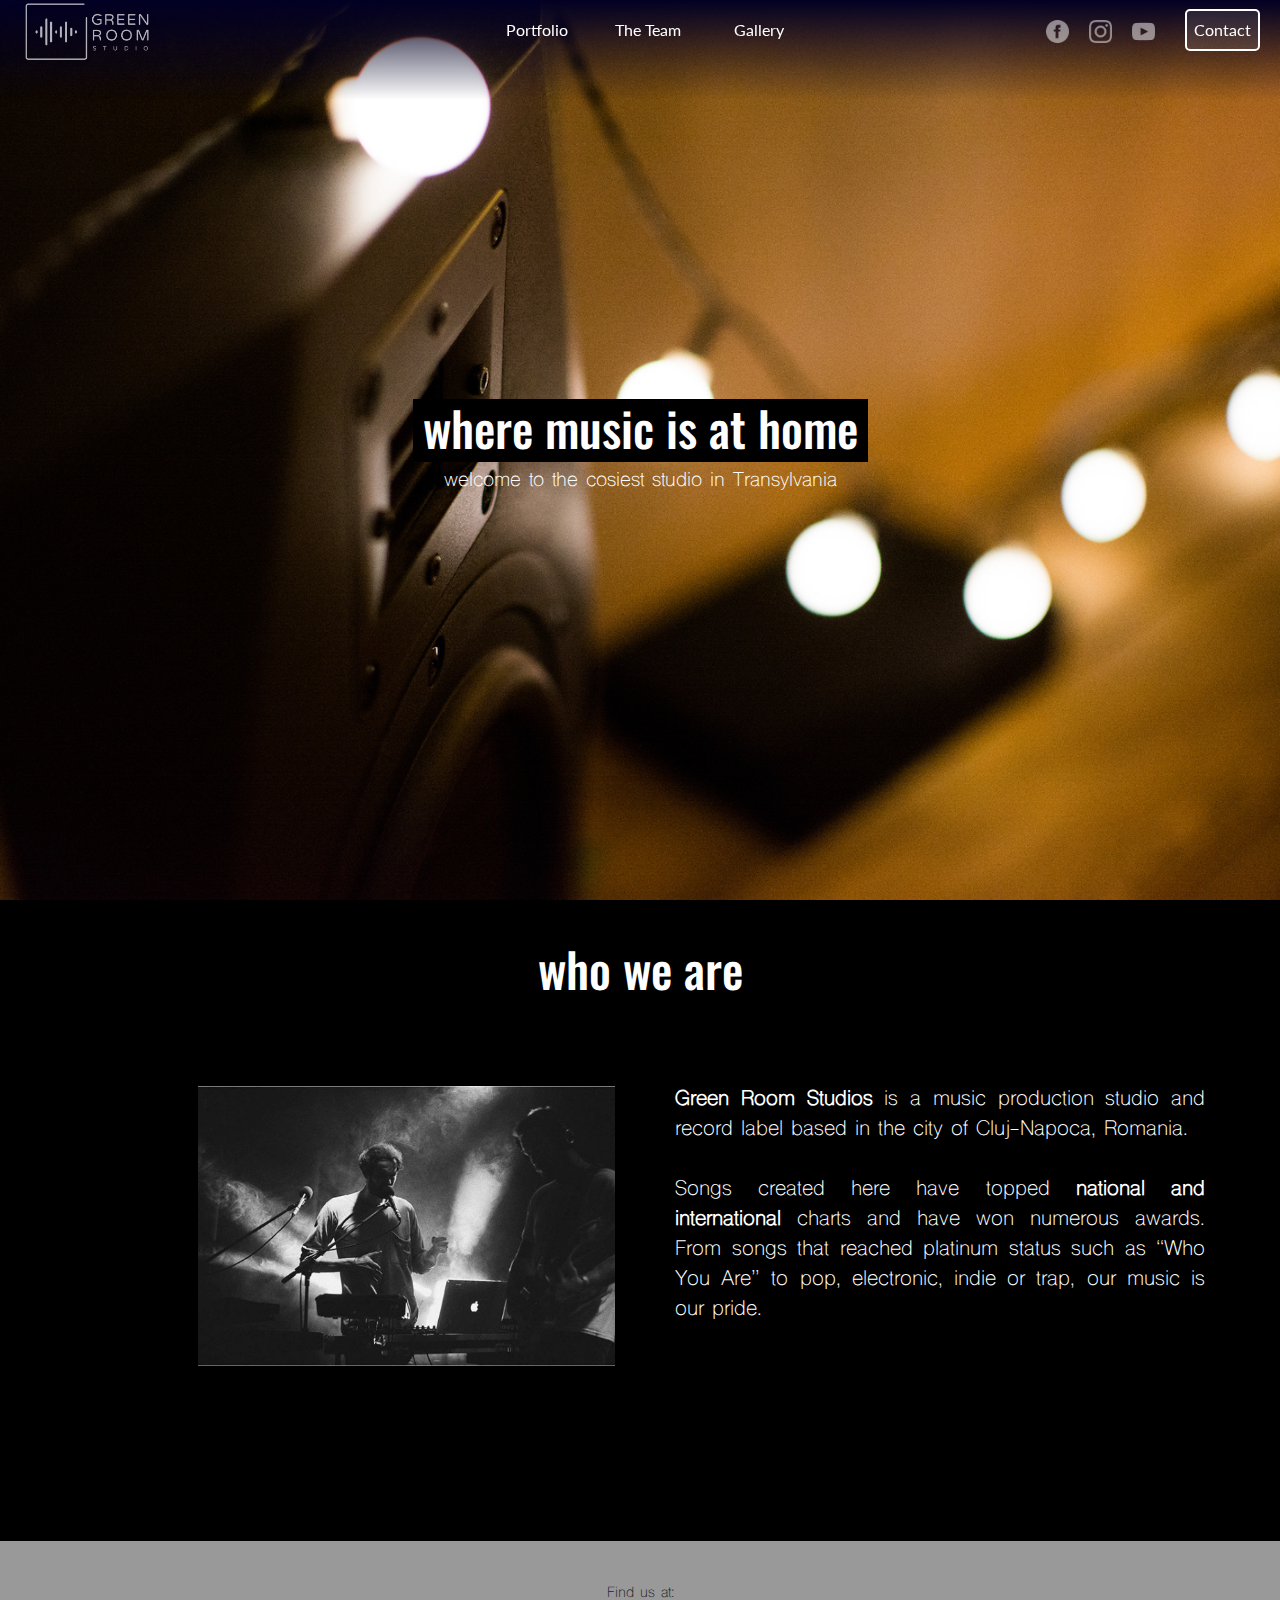
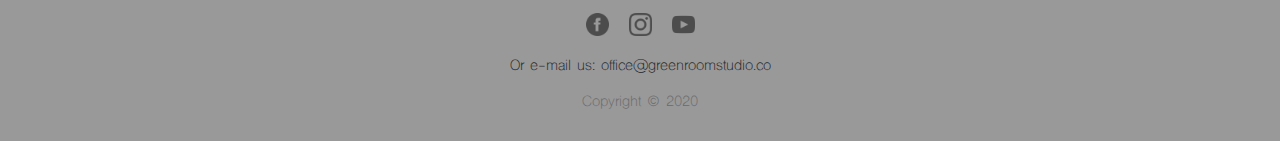
==== index.html @ af6e47fb "first upload" ====
<!DOCTYPE html>
<html lang="en-us">
<head>
	<title>Home | Green Room Studio</title>
	<link rel="icon" type="image/ico" href="img/icogreen.png" />
	<meta name="viewport" content="width=device-width, initial-scale=1">
	<link rel="stylesheet" href="https://stackpath.bootstrapcdn.com/bootstrap/4.4.1/css/bootstrap.min.css" integrity="sha384-Vkoo8x4CGsO3+Hhxv8T/Q5PaXtkKtu6ug5TOeNV6gBiFeWPGFN9MuhOf23Q9Ifjh" crossorigin="anonymous">
	<link rel="stylesheet" type="text/css" href="style.css">
	<link href="https://fonts.googleapis.com/css?family=Bellota+Text&display=swap" rel="stylesheet">
	<link href="https://fonts.googleapis.com/css?family=Didact+Gothic|Oswald&display=swap" rel="stylesheet">
	<link href="https://fonts.googleapis.com/css?family=Didact+Gothic|Oswald|Roboto+Condensed:300&display=swap" rel="stylesheet">
	<link href="https://fonts.googleapis.com/css?family=Lato&display=swap" rel="stylesheet">
	<meta charset="UTF-8">
</head>
<body>
	<div class="mobile-nav fixed-top">
			<div class="device">
				<div class="container">
					<div class="header-mobile">
						<a href="index.html"><img src="img/logo.png" height="60" alt="green-room logo"></a>
					</div>
					<button id="burger" class="open-main-nav">
						<span class="burger"></span>
						<span class="burger-text">Menu</span>
					</button>
					<nav class="mobile" id="mobile">
						<ul>
							<li>
								<a href="index.html">Home</a>
							</li>
							<li>
								<a href="portfolio.html">Portfolio</a>
							</li>
							<li>
								<a href="team.html">Team</a>
							</li>
							<li>
								<a href="gallery.html">Gallery</a>
							</li>
							<li>
								<a href="contact.html">Contact</a>
							</li>
						</ul>
					</nav>
				</div>
			</div>
	</div>
	<nav class="nav-gradient"></nav>
	<nav class="main-nav">
			<div class="logo"><a href="index.html"><img src="img/logo.png" alt="green room studio logo"></a></div>
			<div class="portfolio"><a href="portfolio.html">Portfolio</a></div>
			<div class="theteam"><a href="team.html">The Team</a></div>
			<div class="team"><a href="team.html">Team</a></div>
			<div class="gallery"><a href="gallery.html">Gallery</a></div>
			<div class="social-header">
				<a href="https://www.facebook.com/greenroomromania/" target="_blank" class="hd-facebook"><img src="img/facebook.png" width="23" height="23" alt="green room studio facebook"></a>
				<a href="https://www.instagram.com/green.room.music/" target="_blank" class="hd-instagram"><img src="img/instagram.png" width="23" height="23" alt="green room studio instagram"></a>
				<a href="https://www.facebook.com/greenroomromania/" target="_blank" class="hd-youtube"><img src="img/youtube.png" width="23" height="23" alt="green room studio youtube"></a>
			</div>
			<div class="contact"><a href="#contact">Contact</a></div>
	</nav>
	<section class="section1" style="text-align: center">
		<div class="title">
			<h1>where music is at home</h1>
			<h4>welcome to the cosiest studio in Transylvania</h4>
		</div>
	</section>
	<section class="section2">
		<h1>who we are</h1>
		<article>
			<img src="img/mihail.png" alt="mihail green room studio">
			<p><strong>Green Room Studios</strong> is a music production studio and 
			record label based in the city of Cluj-Napoca, Romania.<br><br>

			Songs created here have topped <strong>national and international</strong>
			charts and have won numerous awards. From songs that
			reached platinum status such as “Who You Are” to pop,
			electronic, indie or trap, our music is our pride. </p>
		</article>
	</section>
	<footer id="contact" class="footer">
		<p>Find us at:</p>
		<div class="social-footer">
			<a href="https://www.facebook.com/greenroomromania/" target="_blank" class="ft-facebook"><img src="img/facebook.png" width="23" height="23" alt="green room studio facebook"></a>
			<a href="https://www.instagram.com/green.room.music/" target="_blank" class="ft-instagram"><img src="img/instagram.png" width="23" height="23" alt="green room studio instagram"></a>
			<a href="https://www.facebook.com/greenroomromania/" target="_blank" class="ft-youtube"><img src="img/youtube.png" width="23" height="23" alt="green room studio youtube"></a></div>
		<p>Or e-mail us: office@greenroomstudio.co</p>
		<p>Copyright © 2020</p>	
	</footer>
	<script>
		let burger = document.getElementById('burger'),
	 nav    = document.getElementById('mobile'),
	 slowmo = document.getElementById('slowmo');

		burger.addEventListener('click', function(e){
			this.classList.toggle('is-open');
			nav.classList.toggle('is-open');
		});

		slowmo.addEventListener('click', function(e){
			this.classList.toggle('is-slowmo');
		});

		/* Onload demo - dirty timeout */
		let clickEvent = new Event('click');

		window.addEventListener('load', function(e) {
			slowmo.dispatchEvent(clickEvent);
			burger.dispatchEvent(clickEvent);
			
			setTimeout(function(){
				burger.dispatchEvent(clickEvent);
				
				setTimeout(function(){
					slowmo.dispatchEvent(clickEvent);
				}, 3500);
			}, 5500);
		});
			</script>
			<script>
				document.querySelector('.nav').onclick = function (e) {
		  var nav = document.querySelector('.title');
		  nav.classList.toggle('show');
		  e.preventDefault();
		}
	</script>
	<script src="https://code.jquery.com/jquery-3.4.1.slim.min.js" integrity="sha384-J6qa4849blE2+poT4WnyKhv5vZF5SrPo0iEjwBvKU7imGFAV0wwj1yYfoRSJoZ+n" crossorigin="anonymous"></script>
	<script src="https://cdn.jsdelivr.net/npm/popper.js@1.16.0/dist/umd/popper.min.js" integrity="sha384-Q6E9RHvbIyZFJoft+2mJbHaEWldlvI9IOYy5n3zV9zzTtmI3UksdQRVvoxMfooAo" crossorigin="anonymous"></script>
	<script src="https://stackpath.bootstrapcdn.com/bootstrap/4.4.1/js/bootstrap.min.js" integrity="sha384-wfSDF2E50Y2D1uUdj0O3uMBJnjuUD4Ih7YwaYd1iqfktj0Uod8GCExl3Og8ifwB6" crossorigin="anonymous"></script>
</body>
</html>
---- style.css ----
body {
	margin: 0;
	padding: 0;
	font-family: arial;
  overflow-x: hidden;
}
html {
	scroll-behavior: smooth;
  overflow-x: hidden;
}
@font-face {
  font-family: "ShreeDev0714";
  src: url('ShreeDevRegular.ttf') format('truetype');
  font-weight: normal;
}
@import url('https://fonts.googleapis.com/css?family=Oswald&display=swap');
@import url('https://fonts.googleapis.com/css?family=Didact+Gothic|Oswald|Roboto+Condensed:300&display=swap');

/*====================
		HERO
=====================*/

.section1 {
	background-image: url(img/bg.jpg);
	background-size: cover;
	background-position: center center;
	/*background-attachment: fixed;*/
	height: 100vh;
	display: flex;
	justify-content: center;
	align-items: center;
}
.title {
	padding-left: 40px;
	padding-right: 40px;
	font-family: 'Oswald';
	color: white;

}
.title h4 {
	font-family: 'ShreeDev0714';
	font-size: 1.2rem;
}
.title h1 {
	font-size: 3rem;
	background-color: black;
	padding: 0 10px 5px 10px;
}

/*=========================
		SECTION 2
===========================*/

.section2 {
	background-color: black;
	background-image: url(patterns/binding_dark.png);

}
.section2 h1 {
	text-align: center;
	padding-top: 40px;
	font-family: 'Oswald', sans-serif;
	font-size: 3rem;	
	color: white;
}
.section2 article {
	display: grid;
	grid-template-columns: 1fr 1fr;
	grid-template-rows: 1fr;
	padding: 60px 30px 200px 30px;
	grid-gap: 30px;
}
article img {
	padding: 20px 0px;
	padding-right: 10px;
	max-width: 90%;
	min-width: 390px;
	/*padding-left: 2vw;*/
	max-height: 320px;
	justify-self: end;
}
article p {
	font-family: 'Bellota Text';
	font-family: 'ShreeDev0714';
	color: white;
	font-size: 20px;
	padding: 20px;
	margin-right:20px;
	text-align: justify;
	text-justify: inter-word;
	max-height: 200px;
	max-width: 570px;
}
/*=========================
		NAVBAR MOBILE
===========================*/
  /* Main menu positionning */
.header-mobile {
  top: 0;
  left: 0;
  width: 100%;
  height: 60px;
  position: fixed;
  display: flex;
  flex-direction: row;
  justify-content: center;
  background: black;
}
.header-mobile a img {
  padding: 5px 0px;
}
.mobile {
    position: fixed;
    top: 0;
    right: 0;
    left: 0;
    bottom: 0;
    text-align: center;
    background: #FFF;
    opacity: 0;
    z-index: -1;
    visibility: hidden;
    transition: all .375s;
}

.mobile.is-open {
    opacity: 1;
    z-index: 100;
    visibility: visible;
}

/* Yellow band effect */
.mobile::before {
   content: '';
    position: absolute;
    top: 0;
    bottom: 0;
    left: 0;
    right: -15px;
    background: #242424;
    transform-origin: 0 0;
    transform: skew(-14deg) translateX(-120%);
    transition: all .275s .1s;
}

.mobile.is-open::before {
    transform: skew(-14deg) translateX(0);
}

/* Skewing effect on menu links */
.mobile ul {
    display: inline-flex;
    flex-direction: column;
    height: 93%; /* Should be 100%, but we have a notice message :D */
    align-items: flex-end;
    justify-content: center;
    transform: translateX(-18%) skew(-16deg);
}

.mobile li {
    display: block;
    margin: .5rem 0;
    text-align: right;
    transform: skew(16deg);
}

/* Apparition effect on links */
.mobile a {
    opacity: 0;
    transform: translateY(-10px);
}

.mobile.is-open a {
    opacity: 1;
    transform: translateY(0);
}
.mobile li:nth-child(1) a {
  transition: all 275ms 175ms
}
.mobile li:nth-child(2) a {
  transition: all 275ms 225ms
}
.mobile li:nth-child(3) a {
  transition: all 275ms 275ms
}
.mobile li:nth-child(4) a {
  transition: all 275ms 325ms
}
.mobile li:nth-child(5) a {
  transition: all 275ms 375ms
}


/* Decoration */
.mobile ul,
.mobile li {
  list-style: none;
  padding: 0;
}
.mobile a {
  display: block;
  padding: 12px 0;
  color: white;
  font-size: 1.4em;
  text-decoration: none;
  font-weight: bold;
  font-family: "lato";
}

/* Burger Style: @see: https://codepen.io/CreativeJuiz/full/oMZNXy */
.open-main-nav {
  position: fixed;
  top: 15px;
  padding-top: 20px;
  right: 15px;
  z-index: 1000;
  background: none;
  border: 0;
  cursor: pointer;
}
.open-main-nav:focus {
  outline: none;
}
.burger {
  position: relative;
  display: block;
  width: 28px;
  height: 4px;
  margin: 0 auto;
  background: white;
  transform: skew(5deg);
  transition: all .275s;
}

.burger:after,
.burger:before {
  content: '';
  display: block;
  height: 100%;
  background: white;
  transition: all .275s;
}

.burger:after {
  transform: translateY(-12px) translateX(-2px) skew(-20deg);
}

.burger:before {
  transform: translateY(-16px) skew(-10deg);
}

/* Toggle State part */
.is-open .burger {
  transform: skew(5deg) translateY(-8px) rotate(-45deg);
}

.is-open .burger:before {
  transform: translateY(0px) skew(-10deg) rotate(75deg);
}

.is-open .burger:after {
  transform: translateY(-12px) translateX(10px) skew(-20deg);
    opacity: 0;
}

/*MENU Text part*/

.burger-text {
  display: none;
  font-size: .675rem;
  letter-spacing: .05em;
  margin-top: .5em;
  text-transform: uppercase;
  font-weight: 500;
  text-align: center;
  color: #5A3B5D;
}
.device {
  display: none;
}
/*====================
	NAVBAR DESKTOP
======================*/
.nav-gradient {
	width: 100%;
	height: 200px;
	top: 0;
	left: 0;
	position: fixed;
	background: rgb(2,0,36);
background: -moz-linear-gradient(180deg, rgba(2,0,36,1) 0%, rgba(0,0,0,0) 50%, rgba(0,0,0,0) 100%);
background: -webkit-linear-gradient(180deg, rgba(2,0,36,1) 0%, rgba(0,0,0,0) 50%, rgba(0,0,0,0) 100%);
background: linear-gradient(180deg, rgba(2,0,36,1) 0%, rgba(0,0,0,0) 50%, rgba(0,0,0,0) 100%);
filter: progid:DXImageTransform.Microsoft.gradient(startColorstr="#020024",endColorstr="#000000",GradientType=1);
}
.main-nav {
	width: 100%;
	height: 60px;
	background-color: rgba(255,255,255,0.0);
	display: grid;
	grid-template-columns: repeat(11, 1fr);
	align-items: center;
	position: fixed;
	top: 0;
	left: 0;
}
.main-nav div a {
	font-family: 'Lato', sans-serif;
	font-weight: 400;
	font-size: 16px;
	text-decoration: none;
	cursor: pointer;
	text-transform: capitalize;
	color: white;
}

.main-nav div {
	background-color: none;
	text-align: center;
}
/*==logo and transitions===*/
.logo {
	padding: 0 0 0 20px;
}
.logo img {
	object-fit: contain;
	height: 60px;
	padding: 3px 0px 0px 5px;
	object-position: center center;
	opacity: 0.7;
	transition: opacity 200ms ease-in-out;
}
.logo img:hover {
	opacity: 1;
}
.portfolio {
	grid-column: 5;
	transform: scale(1.0);
	transition: transform 150ms linear;
}
.theteam {
/*	white-space: nowrap;
*/	grid-column: 6;
transform: scale(1.0);
	transition: transform 150ms linear;
}
.team {
	display: none;
	transform: scale(1.0);
	transition: transform 150ms linear;
}
.gallery {
	grid-column: 7;
	transform: scale(1.0);
	transition: transform 150ms linear;
}
.portfolio:hover {
	transform: scale(1.1);
}
.theteam:hover {
	transform: scale(1.1);
}
.team:hover {
	transform: scale(1.1);
}
.gallery:hover {
	transform: scale(1.1);
}
/*=====social icons======*/
.social-header {
	grid-column: 10;
	display: grid;
	grid-template-columns: 1fr 1fr 1fr;
	justify-content: space-evenly;
	filter: invert(100%);
}
.social-header a {
	padding: 0 10px;

}
.hd-facebook {
	opacity: 0.5;
	transition: opacity 200ms ease-in-out;
}
.hd-instagram {
	opacity: 0.5;
	transition: opacity 200ms ease-in-out;
}
.hd-youtube {
	opacity: 0.5;
	transition: opacity 200ms ease-in-out;
}
.hd-facebook:hover {
	opacity: 1;
}
.hd-instagram:hover {
	opacity: 1;
}
.hd-youtube:hover {
	opacity: 1;
}
/*======contact button======*/
.contact {
	grid-column: 11;
	background-color: rgba(255,255,255,0.1);
	border: 2px solid white;
	border-radius: 5px;
	margin: 0 20px;
	transition: background-color 200ms ease-in-out,
				color 200ms ease-in-out;
}
.contact:hover {
	background-color: rgba(255,255,255,1);
}
.contact a {
	display: block;
	width: 100%;
	height: 100%;
	color: white;
	transition: color 200ms ease-in-out;
	padding: 7px;
}
.contact a:hover {
	color: black;
}
/*======================
		FOOTER: 
========================*/

.footer {  /*general settings of footer*/
	height: 200px;
	background-color: #999999;
	background-image: url(patterns/mochaGrunge.png);
	/*clip-path: polygon(0 3vw, 100% 0, 100% 100%, 0% 100%);*/
	margin-top: -45px;
	display: flex;
	flex-direction: column;
	justify-content: center;
	align-items: center;
}
.footer p {     /*paragraph settings */
	padding: 15px;
	margin: 0px;
	font-family: 'ShreeDev0714',sans-serif;
	font-size: 14px;
	transition: opacity 200ms ease-in-out;
}
.footer p:last-child {   /*copyright @2020 settings*/
	opacity: 0.4;
	padding: 0;
}
.footer p:first-child {
	padding-bottom: 3px;
}
.social-footer {     /*social media pagination*/
	display: grid;
	grid-template-columns: 1fr 1fr 1fr;
	grid-gap: 20px;
	padding: 5px 0px;
	/*border-top: 1px solid #595959;
	border-bottom: 1px solid #595959;*/
}
/*====hover transitions for social images====*/
.ft-facebook {
	opacity: 0.5;
	transition: opacity 200ms ease-in-out;
}
.ft-instagram {
	opacity: 0.5;
	transition: opacity 200ms ease-in-out;
}
.ft-youtube {
	opacity: 0.5;
	transition: opacity 200ms ease-in-out;
}
.ft-facebook:hover {
	opacity: 1;
}
.ft-instagram:hover {
	opacity: 1;

}
.ft-youtube:hover {
	opacity: 1;
}
/*==============*/

/*RESPONSIVE QUERIES
/*MAXIMUM WIDTH SCREEN*/
/*@media only screen and (min-width: 1100px)
{
	.section2 article img {
		padding-left: 100px;
	}
}*/

/*TABLET SIZE SCREEN*/
@media only screen and (max-width: 1200px) /*de-aici se modifica team si padding la socialu de sus*/ {
	.main-nav {
		height: 56px;
	}
	.team {
		display: block;
	}
	.theteam {
		display: none;
	}
	.section2 article p {
		font-size: 17px;
	}
  .social-header a {
    padding: 0 6px;
  }
}
/*MOBILE WIDTH*/
@media only screen and (max-width: 950px) {
	.nav-gradient {
    display: none;
  }
  .main-nav {
		display: none;
	}
	.device {
		display: block;
	}
	.section2 {
		height: auto;
	}
	.section2 article {
	display: grid;
	grid-template-columns: minmax(0,1fr);
	justify-content: center;
	align-items: center;
	}
	.section2 article img {
	margin: auto;
	margin-top: -50px;
  min-width: 0;
	max-width: 500px;
	width: 99%;
  object-fit: contain;
	padding-left:0;
  padding-right:0;
	}
	.section2 article p {
		margin-top:-20px;
		margin: auto;
		padding: 0;
		padding-top: 20px;
		max-width: 500px;
		height:auto;
		text-align: justify;
		text-justify: inter-word;
	}

































}
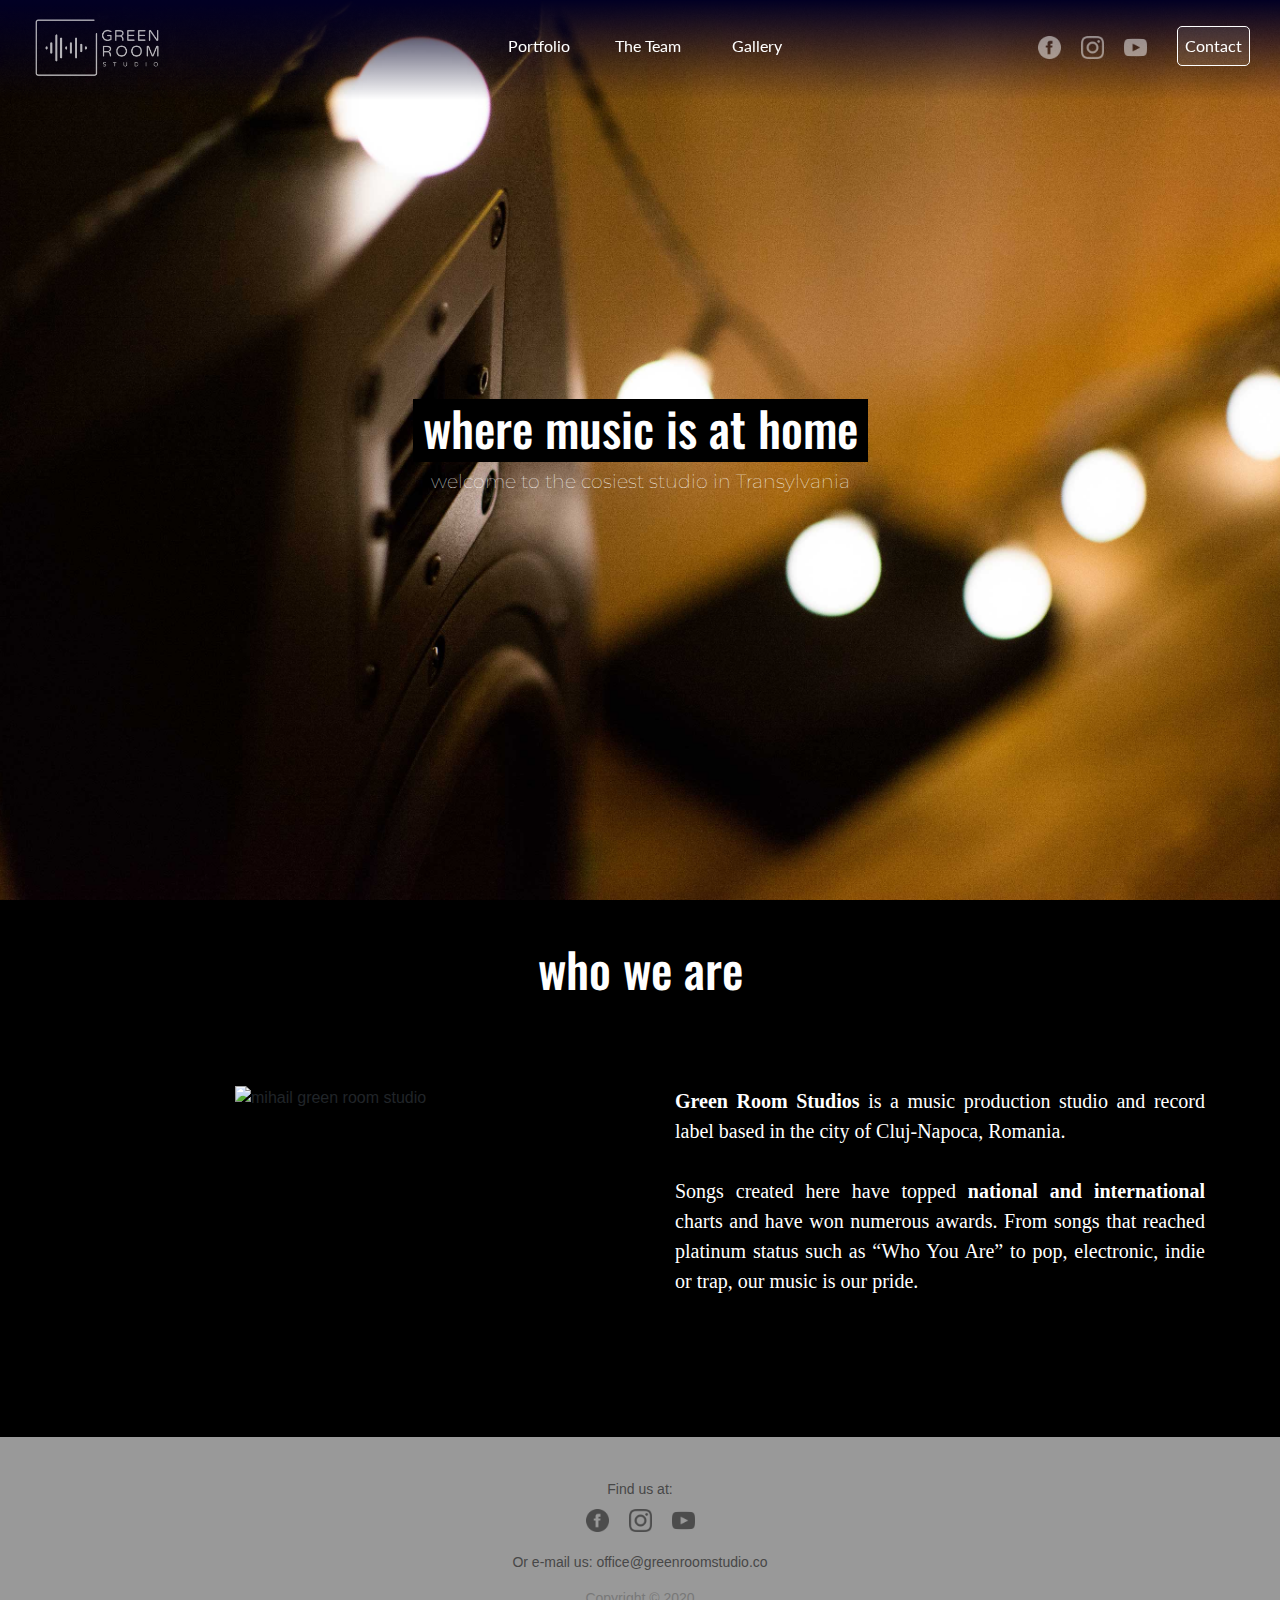
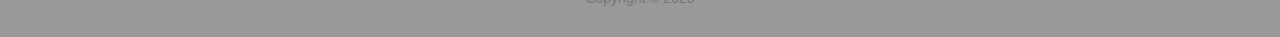
==== commit 4596c38c: "Almost done, finisaje" ====
--- a/index.html
+++ b/index.html
@@ -1,16 +1,21 @@
 <!DOCTYPE html>
 <html lang="en-us">
 <head>
+	<meta charset="UTF-8">
+	<meta name="description" content="This website is about Green Room Studio, located in Cluj-Napoca, Romania, that is a local label working with artists in Transylvania and much more.">
+	<meta name="description" content="Green Room Studio, situat in Cluj-Napoca, Romania, studio din spatele succesului Mihail, casa de discuri ce colaboreaza cu artist din Transilvania si nu numai.">
+	<meta name="keywords" content="studio cluj-napoca label mihail greenroomromania green room">
+	<meta name="author" content="Radu Muntean">
+	<meta name="viewport" content="width=device-width, initial-scale=1">
 	<title>Home | Green Room Studio</title>
-	<link rel="icon" type="image/ico" href="img/icogreen.png" />
-	<meta name="viewport" content="width=device-width, initial-scale=1">
+	<link rel="icon" type="image/ico" href="img/icogreen.png" />	
 	<link rel="stylesheet" href="https://stackpath.bootstrapcdn.com/bootstrap/4.4.1/css/bootstrap.min.css" integrity="sha384-Vkoo8x4CGsO3+Hhxv8T/Q5PaXtkKtu6ug5TOeNV6gBiFeWPGFN9MuhOf23Q9Ifjh" crossorigin="anonymous">
-	<link rel="stylesheet" type="text/css" href="style.css">
+	<link rel="stylesheet" type="text/css" href="assets/css/style.css">
 	<link href="https://fonts.googleapis.com/css?family=Bellota+Text&display=swap" rel="stylesheet">
 	<link href="https://fonts.googleapis.com/css?family=Didact+Gothic|Oswald&display=swap" rel="stylesheet">
 	<link href="https://fonts.googleapis.com/css?family=Didact+Gothic|Oswald|Roboto+Condensed:300&display=swap" rel="stylesheet">
+	<link href="https://fonts.googleapis.com/css?family=Montserrat:400,700,200" rel="stylesheet" />
 	<link href="https://fonts.googleapis.com/css?family=Lato&display=swap" rel="stylesheet">
-	<meta charset="UTF-8">
 </head>
 <body>
 	<div class="mobile-nav fixed-top">
@@ -40,6 +45,14 @@
 							<li>
 								<a href="contact.html">Contact</a>
 							</li>
+							<li>
+								<!-- <a href="contact.html">Contact</a> -->
+								<div class="social-footer" style="filter: invert(1);">
+									<a href="https://www.facebook.com/greenroomromania/" target="_blank" class="ft-facebook"><img src="img/facebook.png" width="23" height="23" alt="green room studio facebook"></a>
+									<a href="https://www.instagram.com/green.room.music/" target="_blank" class="ft-instagram"><img src="img/instagram.png" width="23" height="23" alt="green room studio instagram"></a>
+									<a href="https://www.facebook.com/greenroomromania/" target="_blank" class="ft-youtube"><img src="img/youtube.png" width="23" height="23" alt="green room studio youtube"></a>
+								</div>
+							</li>
 						</ul>
 					</nav>
 				</div>
@@ -57,7 +70,7 @@
 				<a href="https://www.instagram.com/green.room.music/" target="_blank" class="hd-instagram"><img src="img/instagram.png" width="23" height="23" alt="green room studio instagram"></a>
 				<a href="https://www.facebook.com/greenroomromania/" target="_blank" class="hd-youtube"><img src="img/youtube.png" width="23" height="23" alt="green room studio youtube"></a>
 			</div>
-			<div class="contact"><a href="#contact">Contact</a></div>
+			<div class="contact"><a href="contact.html">Contact</a></div>
 	</nav>
 	<section class="section1" style="text-align: center">
 		<div class="title">
@@ -68,7 +81,7 @@
 	<section class="section2">
 		<h1>who we are</h1>
 		<article>
-			<img src="img/mihail.png" alt="mihail green room studio">
+			<img src="img/mihail2.png" alt="mihail green room studio">
 			<p><strong>Green Room Studios</strong> is a music production studio and 
 			record label based in the city of Cluj-Napoca, Romania.<br><br>
 
--- a/assets/css/style.css
+++ b/assets/css/style.css
@@ -0,0 +1,593 @@
+body {
+	margin: 0;
+	padding: 0;
+	font-family: arial;
+  overflow-x: hidden;
+}
+html {
+	scroll-behavior: smooth;
+  overflow-x: hidden;
+}
+@font-face {
+  font-family: "ShreeDev0714";
+  src: url('ShreeDevRegular.ttf') format('truetype');
+  font-weight: normal;
+}
+@import url('https://fonts.googleapis.com/css?family=Oswald&display=swap');
+@import url('https://fonts.googleapis.com/css?family=Didact+Gothic|Oswald|Roboto+Condensed:300&display=swap');
+
+/*====================
+		HERO
+=====================*/
+
+.section1 {
+	background-image: url(../img/bg.jpg);
+	background-size: cover;
+	background-position: center center;
+	/*background-attachment: fixed;*/
+	height: 100vh;
+	display: flex;
+	justify-content: center;
+	align-items: center;
+}
+.title {
+	padding-left: 40px;
+	padding-right: 40px;
+	font-family: 'Oswald';
+	color: white;
+
+}
+.title h4 {
+	font-family: 'Montserrat','Helvetica', Arial, Sans-serif;
+	font-size: 1.2rem;
+	font-weight: lighter;
+}
+.title h1 {
+	font-size: 3rem;
+	background-color: black;
+	padding: 0 10px 5px 10px;
+}
+
+/*=========================
+		SECTION 2
+===========================*/
+
+.section2 {
+	background-color: black;
+	background-image: url(patterns/binding_dark.png);
+
+}
+.section2 h1 {
+	text-align: center;
+	padding-top: 40px;
+	font-family: 'Oswald', sans-serif;
+	font-size: 3rem;	
+	color: white;
+}
+.section2 article {
+	display: grid;
+	grid-template-columns: 1fr 1fr;
+	grid-template-rows: 1fr;
+	padding: 60px 30px 200px 30px;
+	grid-gap: 30px;
+}
+article img {
+	padding: 20px 0px;
+	padding-right: 10px;
+	max-width: 90%;
+	min-width: 390px;
+	/*padding-left: 2vw;*/
+	max-height: 320px;
+	justify-self: end;
+}
+article p {
+	font-family: 'Bellota Text';
+	font-family: 'ShreeDev0714';
+	color: white;
+	font-size: 20px;
+	padding: 20px;
+	margin-right:20px;
+	text-align: justify;
+	text-justify: inter-word;
+	max-height: 200px;
+	max-width: 570px;
+}
+/*=========================
+		NAVBAR MOBILE
+===========================*/
+  /* Main menu positionning */
+.header-mobile {
+  top: 0;
+  left: 0;
+  width: 100%;
+  height: 60px;
+  position: fixed;
+  display: flex;
+  flex-direction: row;
+  justify-content: center;
+  background: black;
+}
+.header-mobile a img {
+  padding: 5px 0px;
+}
+.mobile {
+    position: fixed;
+    top: 0;
+    right: 0;
+    left: 0;
+    bottom: 0;
+    text-align: center;
+    background: #FFF;
+    opacity: 0;
+    z-index: -1;
+    visibility: hidden;
+    transition: all .375s;
+}
+
+.mobile.is-open {
+    opacity: 1;
+    z-index: 100;
+    visibility: visible;
+}
+
+/* Yellow band effect */
+.mobile::before {
+   content: '';
+    position: absolute;
+    top: 0;
+    bottom: 0;
+    left: 0;
+    right: -15px;
+    background: #242424;
+    transform-origin: 0 0;
+    transform: skew(-14deg) translateX(-120%);
+    transition: all .275s .1s;
+}
+
+.mobile.is-open::before {
+    transform: skew(-14deg) translateX(0);
+}
+
+/* Skewing effect on menu links */
+.mobile ul {
+    display: inline-flex;
+    flex-direction: column;
+    height: 93%; /* Should be 100%, but we have a notice message :D */
+    align-items: flex-end;
+    justify-content: center;
+    transform: translateX(-18%) skew(-16deg);
+}
+
+.mobile li {
+    display: block;
+    margin: .5rem 0;
+    text-align: right;
+    transform: skew(16deg);
+}
+
+/* Apparition effect on links */
+.mobile a {
+    opacity: 0;
+    transform: translateY(-10px);
+}
+
+.mobile.is-open a {
+    opacity: 1;
+    transform: translateY(0);
+}
+.mobile li:nth-child(1) a {
+  transition: all 275ms 175ms
+}
+.mobile li:nth-child(2) a {
+  transition: all 275ms 225ms
+}
+.mobile li:nth-child(3) a {
+  transition: all 275ms 275ms
+}
+.mobile li:nth-child(4) a {
+  transition: all 275ms 325ms
+}
+.mobile li:nth-child(5) a {
+  transition: all 275ms 375ms
+}
+
+
+/* Decoration */
+.mobile ul,
+.mobile li {
+  list-style: none;
+  padding: 0;
+}
+.mobile a {
+  display: block;
+  padding: 12px 0;
+  color: white;
+  font-size: 1.4em;
+  text-decoration: none;
+  font-weight: bold;
+  font-family: "lato";
+}
+
+/* Burger Style: @see: https://codepen.io/CreativeJuiz/full/oMZNXy */
+.open-main-nav {
+  position: fixed;
+  top: 15px;
+  padding-top: 20px;
+  right: 15px;
+  z-index: 1000;
+  background: none;
+  border: 0;
+  cursor: pointer;
+}
+.open-main-nav:focus {
+  outline: none;
+}
+.burger {
+  position: relative;
+  display: block;
+  width: 28px;
+  height: 4px;
+  margin: 0 auto;
+  background: white;
+  transform: skew(5deg);
+  transition: all .275s;
+}
+
+.burger:after,
+.burger:before {
+  content: '';
+  display: block;
+  height: 100%;
+  background: white;
+  transition: all .275s;
+}
+
+.burger:after {
+  transform: translateY(-12px) translateX(-2px) skew(-20deg);
+}
+
+.burger:before {
+  transform: translateY(-16px) skew(-10deg);
+}
+
+/* Toggle State part */
+.is-open .burger {
+  transform: skew(5deg) translateY(-8px) rotate(-45deg);
+}
+
+.is-open .burger:before {
+  transform: translateY(0px) skew(-10deg) rotate(75deg);
+}
+
+.is-open .burger:after {
+  transform: translateY(-12px) translateX(10px) skew(-20deg);
+    opacity: 0;
+}
+
+/*MENU Text part*/
+
+.burger-text {
+  display: none;
+  font-size: .675rem;
+  letter-spacing: .05em;
+  margin-top: .5em;
+  text-transform: uppercase;
+  font-weight: 500;
+  text-align: center;
+  color: #5A3B5D;
+}
+.device {
+  display: none;
+}
+/*====================
+	NAVBAR DESKTOP
+======================*/
+.nav-gradient {
+	width: 100%;
+	height: 200px;
+	top: 0;
+	left: 0;
+	position: fixed;
+	background: rgb(2,0,36);
+background: -moz-linear-gradient(180deg, rgba(2,0,36,1) 0%, rgba(0,0,0,0) 50%, rgba(0,0,0,0) 100%);
+background: -webkit-linear-gradient(180deg, rgba(2,0,36,1) 0%, rgba(0,0,0,0) 50%, rgba(0,0,0,0) 100%);
+background: linear-gradient(180deg, rgba(2,0,36,1) 0%, rgba(0,0,0,0) 50%, rgba(0,0,0,0) 100%);
+filter: progid:DXImageTransform.Microsoft.gradient(startColorstr="#020024",endColorstr="#000000",GradientType=1);
+}
+.main-nav {
+	width: 100%;
+	height: 60px;
+	background-color: rgba(255,255,255,0.0);
+	display: grid;
+	grid-template-columns: repeat(11, 1fr);
+	align-items: center;
+	position: fixed;
+	top: 0;
+	left: 0;
+	padding: 16px 10px 0px;
+}
+.main-nav div a {
+	font-family: 'Lato', sans-serif;
+	font-weight: 400;
+	font-size: 16px;
+	text-decoration: none;
+	cursor: pointer;
+	text-transform: capitalize;
+	color: white;
+}
+
+.main-nav div {
+	background-color: none;
+	text-align: center;
+}
+/*==logo and transitions===*/
+.logo {
+	padding: 0 0 0 20px;
+}
+.logo img {
+	object-fit: contain;
+	height: 60px;
+	padding: 3px 0px 0px 5px;
+	object-position: center center;
+	opacity: 0.7;
+	transition: opacity 200ms ease-in-out;
+}
+.logo img:hover {
+	opacity: 1;
+}
+.portfolio {
+	grid-column: 5;
+	transform: scale(1.0);
+	transition: transform 150ms linear;
+}
+.theteam {
+/*	white-space: nowrap;
+*/	grid-column: 6;
+transform: scale(1.0);
+	transition: transform 150ms linear;
+}
+.team {
+	display: none;
+	transform: scale(1.0);
+	transition: transform 150ms linear;
+}
+.gallery {
+	grid-column: 7;
+	transform: scale(1.0);
+	transition: transform 150ms linear;
+}
+.portfolio:hover {
+	transform: scale(1.1);
+}
+.theteam:hover {
+	transform: scale(1.1);
+}
+.team:hover {
+	transform: scale(1.1);
+}
+.gallery:hover {
+	transform: scale(1.1);
+}
+/*=====social icons======*/
+.social-header {
+	grid-column: 10;
+	display: grid;
+	grid-template-columns: 1fr 1fr 1fr;
+	justify-content: space-evenly;
+	filter: invert(100%);
+}
+.social-header a {
+	padding: 0 10px;
+
+}
+.hd-facebook {
+	opacity: 0.5;
+	transition: opacity 200ms ease-in-out;
+}
+.hd-instagram {
+	opacity: 0.5;
+	transition: opacity 200ms ease-in-out;
+}
+.hd-youtube {
+	opacity: 0.5;
+	transition: opacity 200ms ease-in-out;
+}
+.hd-facebook:hover {
+	opacity: 1;
+}
+.hd-instagram:hover {
+	opacity: 1;
+}
+.hd-youtube:hover {
+	opacity: 1;
+}
+/*======contact button======*/
+.contact {
+	grid-column: 11;
+	background-color: rgba(255,255,255,0.1);
+	border: 1px solid white;
+	border-radius: 5px;
+	margin: 0 20px;
+	max-width: 125px;
+	transition: background-color 200ms ease-in-out,
+				color 200ms ease-in-out;
+	
+}
+.contact:hover {
+	background-color: rgba(255,255,255,1);
+}
+.contact a {
+	display: block;
+	width: 100%;
+	height: 100%;
+	color: white;
+	transition: color 200ms ease-in-out;
+	padding: 7px;
+}
+.contact a:hover {
+	color: black;
+}
+/*======================
+		FOOTER: 
+========================*/
+
+.footer {  /*general settings of footer*/
+	height: 200px;
+	background-color: #999999;
+	/*background-image: url(patterns/mochaGrunge.png);*/
+	/*clip-path: polygon(0 3vw, 100% 0, 100% 100%, 0% 100%);*/
+	margin-top: -45px;
+	display: flex;
+	flex-direction: column;
+	justify-content: center;
+	align-items: center;
+}
+.footer p {     /*paragraph settings */
+	color: #474747;
+	padding: 15px;
+	margin: 0px;
+	font-family: 'ShreeDev0714',sans-serif;
+	font-size: 14px;
+	transition: opacity 200ms ease-in-out;
+}
+.footer p:last-child {   /*copyright @2020 settings*/
+	opacity: 0.4;
+	padding: 0;
+}
+.footer p:first-child {
+	padding-bottom: 3px;
+}
+.social-footer {     /*social media pagination*/
+	display: grid;
+	grid-template-columns: 1fr 1fr 1fr;
+	grid-gap: 20px;
+	padding: 5px 0px;
+	/*border-top: 1px solid #595959;
+	border-bottom: 1px solid #595959;*/
+}
+/*====hover transitions for social images====*/
+.ft-facebook {
+	opacity: 0.5;
+	transition: opacity 200ms ease-in-out;
+}
+.ft-instagram {
+	opacity: 0.5;
+	transition: opacity 200ms ease-in-out;
+}
+.ft-youtube {
+	opacity: 0.5;
+	transition: opacity 200ms ease-in-out;
+}
+.ft-facebook:hover {
+	opacity: 1;
+}
+.ft-instagram:hover {
+	opacity: 1;
+
+}
+.ft-youtube:hover {
+	opacity: 1;
+}
+/*==============*/
+
+/*RESPONSIVE QUERIES
+/*MAXIMUM WIDTH SCREEN*/
+/*@media only screen and (min-width: 1100px)
+{
+	.section2 article img {
+		padding-left: 100px;
+	}
+}*/
+
+/*TABLET SIZE SCREEN*/
+@media only screen and (max-width: 1200px) /*de-aici se modifica team si padding la socialu de sus*/ {
+	.main-nav {
+		height: 56px;
+	}
+	.team {
+		display: block;
+	}
+	.theteam {
+		display: none;
+	}
+	.section2 article p {
+		font-size: 17px;
+	}
+  .social-header a {
+    padding: 0 6px;
+  }
+}
+/*MOBILE WIDTH*/
+@media only screen and (max-width: 950px) {
+	.nav-gradient {
+    display: none;
+  }
+  .main-nav {
+		display: none;
+	}
+	.device {
+		display: block;
+	}
+	.section2 {
+		height: auto;
+	}
+	.section2 article {
+	display: grid;
+	grid-template-columns: minmax(0,1fr);
+	justify-content: center;
+	align-items: center;
+	}
+	.section2 article img {
+	margin: auto;
+	margin-top: -50px;
+  min-width: 0;
+	max-width: 500px;
+	width: 99%;
+  object-fit: contain;
+	padding-left:0;
+  padding-right:0;
+	}
+	.section2 article p {
+		margin-top:-20px;
+		margin: auto;
+		padding: 0;
+		padding-top: 20px;
+		max-width: 500px;
+		height:auto;
+		text-align: justify;
+		text-justify: inter-word;
+	}
+
+
+
+
+
+
+
+
+
+
+
+
+
+
+
+
+
+
+
+
+
+
+
+
+
+
+
+
+
+
+
+
+
+}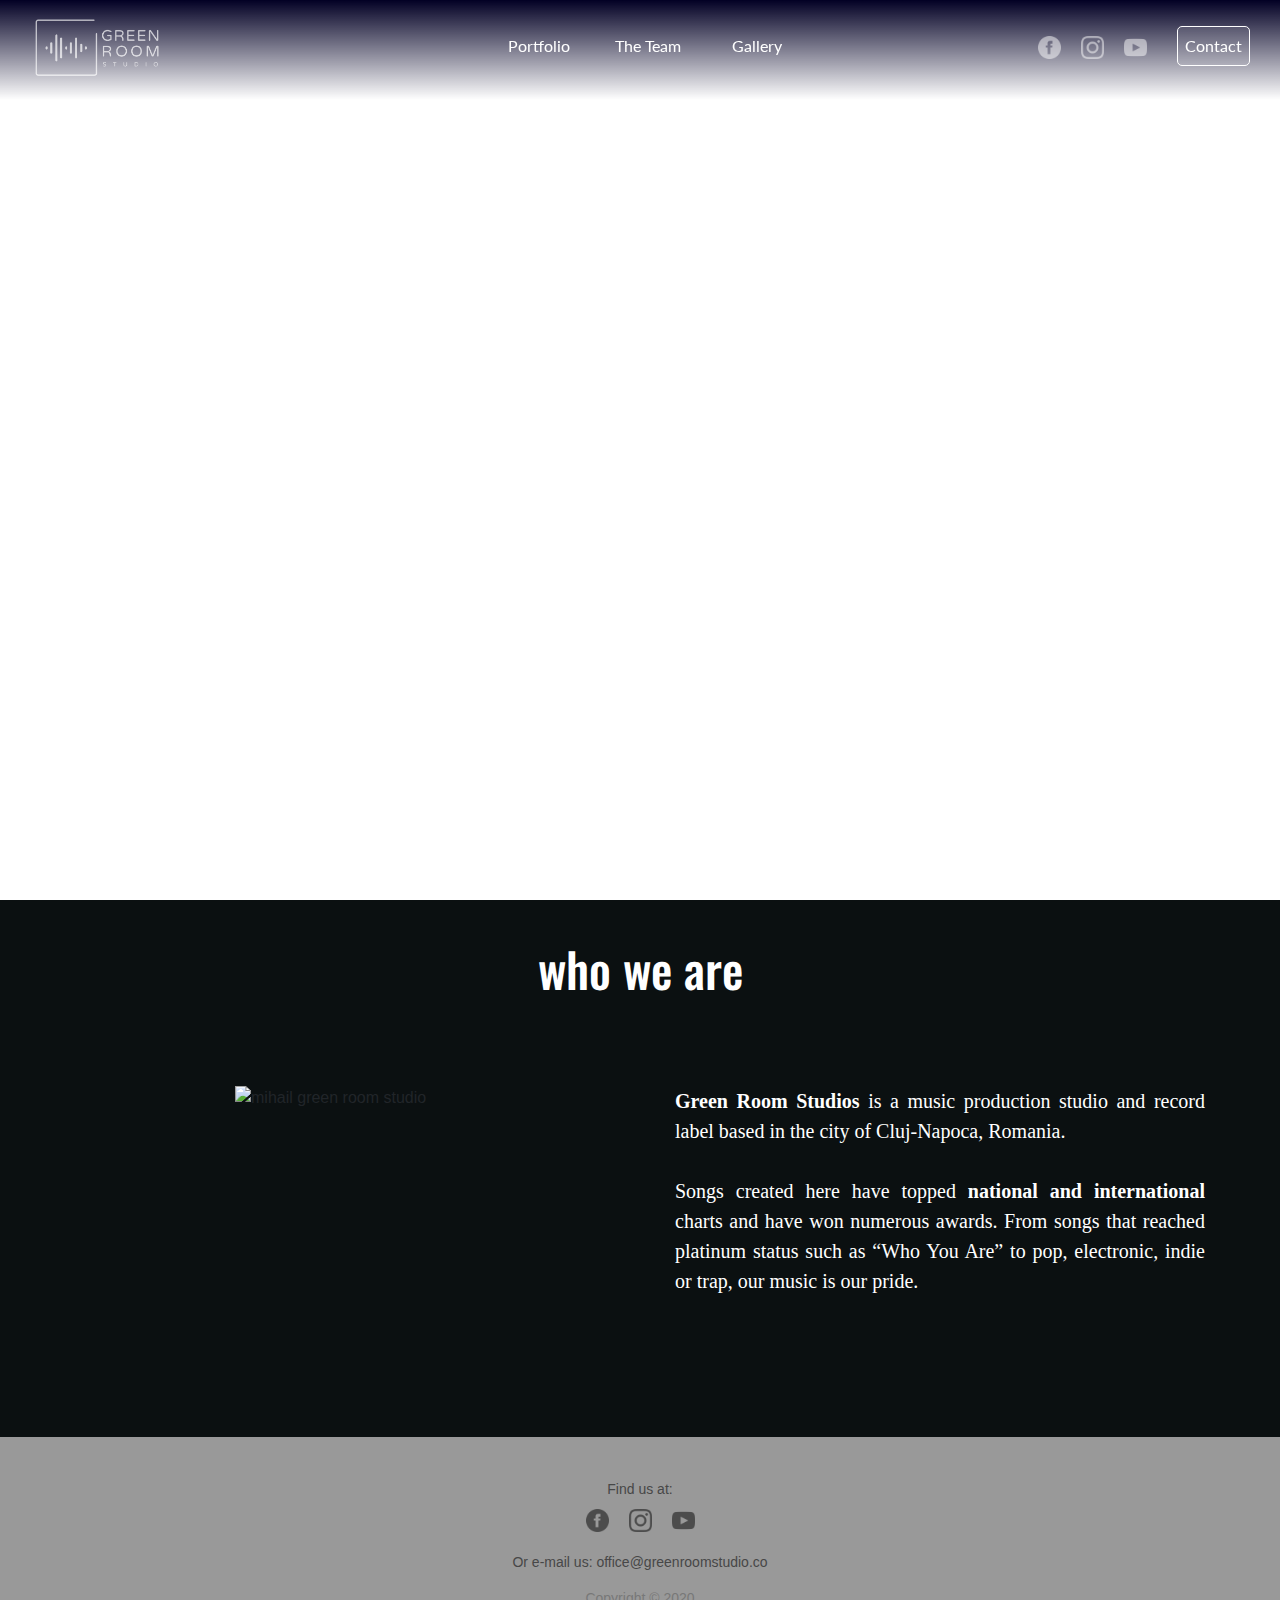
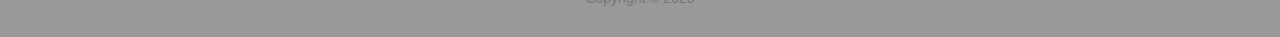
==== commit 5fc71191: "changed description" ====
--- a/index.html
+++ b/index.html
@@ -2,8 +2,7 @@
 <html lang="en-us">
 <head>
 	<meta charset="UTF-8">
-	<meta name="description" content="This website is about Green Room Studio, located in Cluj-Napoca, Romania, that is a local label working with artists in Transylvania and much more.">
-	<meta name="description" content="Green Room Studio, situat in Cluj-Napoca, Romania, studio din spatele succesului Mihail, casa de discuri ce colaboreaza cu artist din Transilvania si nu numai.">
+	<meta name="description" content="Green Room Studio, located in Cluj-Napoca, Romania, is a music production studio and label most notably known for its success with MIHAIL. We work with artists in Transylvania and much more.">
 	<meta name="keywords" content="studio cluj-napoca label mihail greenroomromania green room">
 	<meta name="author" content="Radu Muntean">
 	<meta name="viewport" content="width=device-width, initial-scale=1">
@@ -11,6 +10,7 @@
 	<link rel="icon" type="image/ico" href="img/icogreen.png" />	
 	<link rel="stylesheet" href="https://stackpath.bootstrapcdn.com/bootstrap/4.4.1/css/bootstrap.min.css" integrity="sha384-Vkoo8x4CGsO3+Hhxv8T/Q5PaXtkKtu6ug5TOeNV6gBiFeWPGFN9MuhOf23Q9Ifjh" crossorigin="anonymous">
 	<link rel="stylesheet" type="text/css" href="assets/css/style.css">
+	<link rel="stylesheet" type="text/css" href="assets/css/animate.css">
 	<link href="https://fonts.googleapis.com/css?family=Bellota+Text&display=swap" rel="stylesheet">
 	<link href="https://fonts.googleapis.com/css?family=Didact+Gothic|Oswald&display=swap" rel="stylesheet">
 	<link href="https://fonts.googleapis.com/css?family=Didact+Gothic|Oswald|Roboto+Condensed:300&display=swap" rel="stylesheet">
@@ -50,7 +50,7 @@
 								<div class="social-footer" style="filter: invert(1);">
 									<a href="https://www.facebook.com/greenroomromania/" target="_blank" class="ft-facebook"><img src="img/facebook.png" width="23" height="23" alt="green room studio facebook"></a>
 									<a href="https://www.instagram.com/green.room.music/" target="_blank" class="ft-instagram"><img src="img/instagram.png" width="23" height="23" alt="green room studio instagram"></a>
-									<a href="https://www.facebook.com/greenroomromania/" target="_blank" class="ft-youtube"><img src="img/youtube.png" width="23" height="23" alt="green room studio youtube"></a>
+									<a href="https://www.youtube.com/channel/UC0dhjsOX3giH62CRg49kXKQ/about?view_as=subscriber" target="_blank" class="ft-youtube"><img src="img/youtube.png" width="23" height="23" alt="green room studio youtube"></a>
 								</div>
 							</li>
 						</ul>
@@ -68,14 +68,14 @@
 			<div class="social-header">
 				<a href="https://www.facebook.com/greenroomromania/" target="_blank" class="hd-facebook"><img src="img/facebook.png" width="23" height="23" alt="green room studio facebook"></a>
 				<a href="https://www.instagram.com/green.room.music/" target="_blank" class="hd-instagram"><img src="img/instagram.png" width="23" height="23" alt="green room studio instagram"></a>
-				<a href="https://www.facebook.com/greenroomromania/" target="_blank" class="hd-youtube"><img src="img/youtube.png" width="23" height="23" alt="green room studio youtube"></a>
+				<a href="https://www.youtube.com/channel/UC0dhjsOX3giH62CRg49kXKQ/about?view_as=subscriber" target="_blank" class="hd-youtube"><img src="img/youtube.png" width="23" height="23" alt="green room studio youtube"></a>
 			</div>
 			<div class="contact"><a href="contact.html">Contact</a></div>
 	</nav>
 	<section class="section1" style="text-align: center">
 		<div class="title">
-			<h1>where music is at home</h1>
-			<h4>welcome to the cosiest studio in Transylvania</h4>
+			<h1 class="animated fadeInDown">welcome to green room studio.</h1>
+			<h4 class="animated fadeIn">where music is at home.</h4>
 		</div>
 	</section>
 	<section class="section2">
@@ -96,7 +96,7 @@
 		<div class="social-footer">
 			<a href="https://www.facebook.com/greenroomromania/" target="_blank" class="ft-facebook"><img src="img/facebook.png" width="23" height="23" alt="green room studio facebook"></a>
 			<a href="https://www.instagram.com/green.room.music/" target="_blank" class="ft-instagram"><img src="img/instagram.png" width="23" height="23" alt="green room studio instagram"></a>
-			<a href="https://www.facebook.com/greenroomromania/" target="_blank" class="ft-youtube"><img src="img/youtube.png" width="23" height="23" alt="green room studio youtube"></a></div>
+			<a href="https://www.youtube.com/channel/UC0dhjsOX3giH62CRg49kXKQ/about?view_as=subscriber" target="_blank" class="ft-youtube"><img src="img/youtube.png" width="23" height="23" alt="green room studio youtube"></a></div>
 		<p>Or e-mail us: office@greenroomstudio.co</p>
 		<p>Copyright © 2020</p>	
 	</footer>
--- a/assets/css/style.css
+++ b/assets/css/style.css
@@ -10,7 +10,7 @@
 }
 @font-face {
   font-family: "ShreeDev0714";
-  src: url('ShreeDevRegular.ttf') format('truetype');
+  src: url('../fonts/ShreeDevRegular.ttf') format('truetype');
   font-weight: normal;
 }
 @import url('https://fonts.googleapis.com/css?family=Oswald&display=swap');
@@ -21,9 +21,9 @@
 =====================*/
 
 .section1 {
-	background-image: url(../img/bg.jpg);
+	background-image: url(../img/bg3.jpg);
 	background-size: cover;
-	background-position: center center;
+	background-position: bottom;
 	/*background-attachment: fixed;*/
 	height: 100vh;
 	display: flex;
@@ -38,23 +38,27 @@
 
 }
 .title h4 {
-	font-family: 'Montserrat','Helvetica', Arial, Sans-serif;
-	font-size: 1.2rem;
+	font-family: 'ShreeDev0714', 'Helvetica', Arial, Sans-serif;
+	font-size: 1.3rem;
 	font-weight: lighter;
+	animation-delay: 1800ms;
 }
 .title h1 {
 	font-size: 3rem;
-	background-color: black;
+	/*background-color: #0b1011;*/
 	padding: 0 10px 5px 10px;
-}
+	/*animation-duration: 3s;*/
+  	animation-delay: 400ms;
+}
+
 
 /*=========================
 		SECTION 2
 ===========================*/
 
 .section2 {
-	background-color: black;
-	background-image: url(patterns/binding_dark.png);
+	background-color: #0b1011;
+	/*background-image: url(../img/patterns/binding_dark.png);*/
 
 }
 .section2 h1 {
@@ -105,7 +109,7 @@
   display: flex;
   flex-direction: row;
   justify-content: center;
-  background: black;
+  background: #0b1011;
 }
 .header-mobile a img {
   padding: 5px 0px;
@@ -138,7 +142,7 @@
     bottom: 0;
     left: 0;
     right: -15px;
-    background: #242424;
+    background: #0b1011;
     transform-origin: 0 0;
     transform: skew(-14deg) translateX(-120%);
     transition: all .275s .1s;
